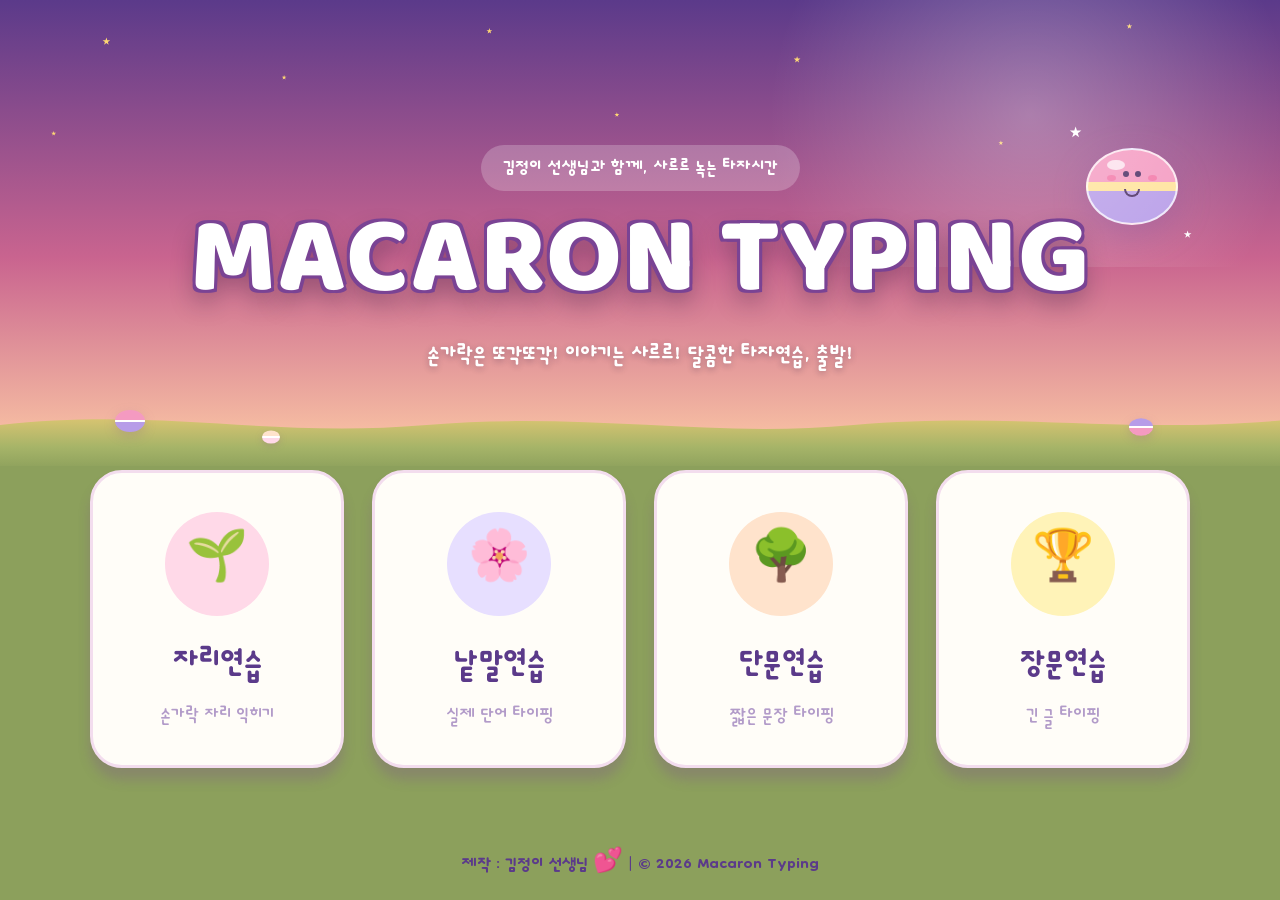
==== index.html @ 733f645c "Add files via upload" ====
<!DOCTYPE html>
<html lang="ko">
<head>
<meta charset="UTF-8">
<title>마카롱 타자연습</title>
<link rel="preconnect" href="https://fonts.googleapis.com">
<link rel="preconnect" href="https://fonts.gstatic.com" crossorigin>
<link href="https://fonts.googleapis.com/css2?family=Baloo+2:wght@700;800&family=Dongle:wght@400;700&display=swap" rel="stylesheet">
<style>
  :root {
    /* 노을(sunset) 팔레트 - 기존 보라색 브랜드감 유지 */
    --color-sky-top: #5B3A8A;
    --color-sky-mid: #C9648F;
    --color-sky-horizon: #FFCFA6;
    --color-ground-top: #D6C371;
    --color-ground: #8CA05C;
    --color-cloud: #FFFFFF;
    --color-star: #FFD873;
    --color-star-shine: #FFF3CE;
    --color-accent: #C9648F;
    --color-accent-deep: #7A4394;
    --color-surface: #FFFDF8;
    --color-text-on-sky: #FFFFFF;
    --color-text-on-surface: #5B3A8A;
    --color-text-muted: #B29BC9;
    --color-border: #F3DDEE;
    --color-shadow: rgba(122, 67, 148, 0.25);
    --macaron-1: #F49AC1;
    --macaron-2: #B79CE8;
    --macaron-cream: #FFE39B;
    --badge-position: #FFD9E8;
    --badge-position-deep: #D1568F;
    --badge-word: #E7DFFF;
    --badge-word-deep: #8A6BEA;
    --badge-sentence: #FFE3CC;
    --badge-sentence-deep: #E0904A;
    --badge-long: #FFF3B8;
    --badge-long-deep: #D9A82E;
  }

  * { box-sizing: border-box; }
  html, body { height: 100%; }

  body {
    margin: 0;
    background: var(--color-sky-horizon);
    font-family: 'Dongle', sans-serif;
    color: var(--color-text-on-surface);
    overflow: hidden;
  }

  .page {
    display: flex;
    flex-direction: column;
    height: 100vh;
    height: 100dvh;
    overflow: hidden;
  }

  /* ---------- HERO ---------- */
  .hero {
    position: relative;
    flex: 0 0 52vh;
    height: 52vh;
    display: flex;
    flex-direction: column;
    justify-content: center;
    overflow: hidden;
  }

  .sky {
    position: absolute;
    inset: 0;
    background: linear-gradient(180deg, var(--color-sky-top) 0%, var(--color-sky-mid) 55%, var(--color-sky-horizon) 100%);
  }
  .sky::after {
    content: "";
    position: absolute;
    top: -8%;
    right: -8%;
    width: 55%;
    height: 65%;
    background: radial-gradient(circle, rgba(255,255,255,0.28) 0%, rgba(255,255,255,0) 68%);
    pointer-events: none;
  }

  .star {
    position: absolute;
    width: var(--size, 6px);
    height: var(--size, 6px);
    background: var(--color-star);
    clip-path: polygon(50% 0%, 61% 35%, 98% 35%, 68% 57%, 79% 91%, 50% 70%, 21% 91%, 32% 57%, 2% 35%, 39% 35%);
    animation: twinkle var(--dur, 3s) ease-in-out infinite;
    animation-delay: var(--delay, 0s);
  }

  .cloud {
    position: absolute;
    background: var(--color-cloud);
    border-radius: 999px;
    opacity: 0.9;
    filter: drop-shadow(0 6px 8px rgba(122, 67, 148, 0.15));
  }
  .cloud::before, .cloud::after {
    content: "";
    position: absolute;
    background: var(--color-cloud);
    border-radius: 999px;
  }
  .cloud-1 { top: 12%; left: -12%; width: 130px; height: 42px; animation: drift 70s linear infinite; }
  .cloud-1::before { width: 64px; height: 64px; top: -30px; left: 16px; }
  .cloud-1::after { width: 48px; height: 48px; top: -18px; left: 70px; }
  .cloud-2 { top: 22%; left: -12%; width: 96px; height: 34px; animation: drift 95s linear infinite; animation-delay: -30s; }
  .cloud-2::before { width: 48px; height: 48px; top: -20px; left: 10px; }
  .cloud-2::after { width: 38px; height: 38px; top: -14px; left: 50px; }
  .cloud-3 { top: 5%; left: -12%; width: 74px; height: 28px; animation: drift 60s linear infinite; animation-delay: -15s; }
  .cloud-3::before { width: 36px; height: 36px; top: -16px; left: 8px; }
  .cloud-3::after { width: 30px; height: 30px; top: -10px; left: 38px; }

  /* 마카롱 마스코트 (별 자리에 대체) */
  .mascot {
    position: absolute;
    top: 30%;
    right: 8%;
    width: 92px;
    height: 92px;
    animation: mascotBob 4.5s ease-in-out infinite;
  }
  .mascot-body {
    width: 100%;
    height: 84%;
    margin-top: 8%;
    background: linear-gradient(180deg, var(--macaron-1) 0%, var(--macaron-1) 44%, var(--macaron-cream) 44%, var(--macaron-cream) 56%, var(--macaron-2) 56%, var(--macaron-2) 100%);
    border-radius: 50%;
    border: 2.5px solid rgba(255,255,255,0.75);
    position: relative;
    filter: drop-shadow(0 10px 16px rgba(122, 67, 148, 0.35));
  }
  .mascot-shine { position: absolute; top: 14%; left: 22%; width: 20%; height: 14%; background: #fff; border-radius: 50%; opacity: 0.7; }
  .mascot-face { position: absolute; top: 46%; left: 50%; transform: translate(-50%, -50%); width: 38px; height: 24px; }
  .mascot-cheek { position: absolute; top: 4px; width: 9px; height: 6px; background: #F2568F; border-radius: 50%; opacity: 0.5; }
  .mascot-cheek.left { left: -6px; }
  .mascot-cheek.right { right: -6px; }
  .mascot-eye { position: absolute; top: 0; width: 6px; height: 6px; border-radius: 50%; background: #4A2E63; }
  .mascot-eye.left { left: 10px; }
  .mascot-eye.right { right: 10px; }
  .mascot-smile { position: absolute; bottom: -2px; left: 50%; transform: translateX(-50%); width: 16px; height: 8px; border: 2.5px solid #4A2E63; border-top: none; border-radius: 0 0 14px 14px; }
  .sparkle { position: absolute; background: #FFFFFF; clip-path: polygon(50% 0%, 61% 35%, 98% 35%, 68% 57%, 79% 91%, 50% 70%, 21% 91%, 32% 57%, 2% 35%, 39% 35%); animation: twinkle 2.2s ease-in-out infinite; }
  .mascot .sparkle.s1 { width: 12px; height: 12px; top: -14px; left: -16px; animation-delay: 0.3s; }
  .mascot .sparkle.s2 { width: 8px; height: 8px; bottom: -6px; right: -14px; animation-delay: 1s; }

  .hills { position: absolute; left: 0; right: 0; bottom: -2px; z-index: 2; line-height: 0; }
  .hill { display: block; width: 100%; height: 11vh; }
  .hill-near { fill: url(#hillGradient); }

  /* 나무 대신 작은 마카롱 장식 */
  .macaron-deco {
    position: absolute;
    z-index: 2;
    width: 30px;
    height: 22px;
    border-radius: 50%;
    filter: drop-shadow(0 4px 6px rgba(122,67,148,.18));
  }

  .hero-content {
    position: relative;
    z-index: 3;
    text-align: center;
    padding: 0 24px;
    max-width: 90vw;
    margin: 6vh auto 0;
  }
  .eyebrow {
    font-family: 'Dongle', sans-serif;
    font-weight: 700;
    font-size: clamp(17px, 3.2vh, 25px);
    color: var(--color-text-on-sky);
    background: rgba(255,255,255,0.22);
    display: inline-block;
    padding: 5px 22px;
    border-radius: 999px;
    margin: 0 0 12px;
  }
  h1 {
    font-family: 'Baloo 2', 'Dongle', sans-serif;
    font-weight: 800;
    font-size: clamp(44px, 12vh, 128px);
    color: #FFFFFF;
    margin: 0 0 16px;
    text-wrap: balance;
    letter-spacing: 1px;
    line-height: 1.05;
    text-shadow:
      -3px -3px 0 var(--color-accent-deep),
       3px -3px 0 var(--color-accent-deep),
      -3px  3px 0 var(--color-accent-deep),
       3px  3px 0 var(--color-accent-deep),
       0 12px 24px rgba(31, 22, 55, 0.35);
  }
  .tagline {
    font-family: 'Dongle', sans-serif;
    font-weight: 700;
    font-size: clamp(19px, 3.6vh, 30px);
    color: var(--color-text-on-sky);
    margin: 0;
    text-shadow: 0 2px 6px rgba(31, 22, 55, 0.3);
  }

  /* ---------- QUESTS ---------- */
  .quests {
    background: var(--color-ground);
    padding: 0.4vh 24px;
    margin-top: -2px;
    position: relative;
    z-index: 3;
    display: flex;
    align-items: flex-start;
    justify-content: center;
    flex: 1 1 auto;
    min-height: 0;
    overflow-y: auto;
  }
  .quest-grid {
    width: 100%;
    max-width: 1100px;
    display: grid;
    grid-template-columns: repeat(auto-fit, minmax(200px, 1fr));
    gap: clamp(10px, 2.2vh, 28px) clamp(14px, 2.2vw, 28px);
  }
  .quest-card {
    position: relative;
    z-index: 1;
    background: var(--color-surface);
    border: 3px solid var(--color-border);
    border-radius: 32px;
    padding: clamp(18px, 4.4vh, 44px) 16px clamp(16px, 3.4vh, 36px);
    display: flex;
    flex-direction: column;
    align-items: center;
    text-align: center;
    box-shadow: 0 12px 12px var(--color-shadow);
    transform: translateY(0);
    transition: transform 0.25s ease, box-shadow 0.25s ease, border-color 0.25s ease, background-color 0.25s ease;
    cursor: pointer;
    text-decoration: none;
  }
  .quest-card:hover, .quest-card:focus-visible {
    z-index: 20;
    transform: translateY(-4px);
    background: var(--badge);
    box-shadow: 0 18px 18px var(--color-shadow);
    border-color: var(--badge-deep);
    outline: none;
  }
  .quest-badge {
    width: clamp(54px, 11.5vh, 104px);
    height: clamp(54px, 11.5vh, 104px);
    border-radius: 50%;
    background: var(--badge);
    display: flex;
    align-items: center;
    justify-content: center;
    font-size: clamp(28px, 5.6vh, 50px);
    margin-bottom: clamp(8px, 1.8vh, 20px);
    transition: background-color 0.25s ease;
  }
  .quest-card:hover .quest-badge, .quest-card:focus-visible .quest-badge {
    background: #FFFFFF;
  }
  .quest-card h2 {
    font-family: 'Dongle', sans-serif;
    font-weight: 700;
    font-size: clamp(25px, 5.4vh, 44px);
    color: var(--color-text-on-surface);
    margin: 0 0 2px;
    transition: color 0.25s ease;
  }
  .quest-card p {
    font-family: 'Dongle', sans-serif;
    font-size: clamp(17px, 3.6vh, 26px);
    color: var(--color-text-muted);
    margin: 0;
    transition: color 0.25s ease;
  }
  .quest-card:hover h2, .quest-card:focus-visible h2 {
    color: var(--color-text-on-surface);
  }
  .quest-card:hover p, .quest-card:focus-visible p {
    color: var(--color-text-on-surface);
    opacity: 0.75;
  }

  footer {
    background: var(--color-ground);
    text-align: center;
    flex: 0 0 auto;
    padding: clamp(8px, 1.4vh, 14px) 24px clamp(10px, 2vh, 22px);
    font-family: 'Dongle', sans-serif;
    font-weight: 700;
    font-size: clamp(17px, 2.8vh, 24px);
    color: var(--color-text-on-surface);
  }

  @keyframes twinkle {
    0%, 100% { opacity: 0.25; transform: scale(0.8); }
    50% { opacity: 1; transform: scale(1.15); }
  }
  @keyframes drift {
    from { transform: translateX(0); }
    to { transform: translateX(140vw); }
  }
  @keyframes mascotBob {
    0%, 100% { transform: translateY(0) rotate(-4deg); }
    50% { transform: translateY(-12px) rotate(4deg); }
  }
  @media (prefers-reduced-motion: reduce) {
    .star, .cloud, .mascot, .sparkle { animation: none !important; }
  }

  @media (max-width: 640px) {
    .macaron-deco { display: none; }
    .mascot { top: 22%; right: 8%; width: 66px; height: 66px; }
  }
</style>
</head>
<body>
<div class="page">
  <section class="hero">
    <div class="sky">
      <span class="star" style="top:8%; left:8%; --size:8px; --dur:3.2s; --delay:0s;"></span>
      <span class="star" style="top:16%; left:22%; --size:5px; --dur:2.6s; --delay:0.6s;"></span>
      <span class="star" style="top:6%; left:38%; --size:6px; --dur:3.6s; --delay:1.1s;"></span>
      <span class="star" style="top:24%; left:48%; --size:5px; --dur:2.8s; --delay:0.3s;"></span>
      <span class="star" style="top:12%; left:62%; --size:7px; --dur:3.1s; --delay:0.9s;"></span>
      <span class="star" style="top:30%; left:78%; --size:5px; --dur:2.4s; --delay:1.4s;"></span>
      <span class="star" style="top:5%; left:88%; --size:6px; --dur:3.4s; --delay:0.2s;"></span>
      <span class="star" style="top:28%; left:4%; --size:5px; --dur:2.9s; --delay:1.6s;"></span>
      <div class="cloud cloud-1"></div>
      <div class="cloud cloud-2"></div>
      <div class="cloud cloud-3"></div>
      <div class="mascot" aria-hidden="true">
        <span class="sparkle s1"></span>
        <span class="sparkle s2"></span>
        <div class="mascot-body">
          <div class="mascot-shine"></div>
          <div class="mascot-face">
            <span class="mascot-cheek left"></span>
            <span class="mascot-cheek right"></span>
            <span class="mascot-eye left"></span>
            <span class="mascot-eye right"></span>
            <span class="mascot-smile"></span>
          </div>
        </div>
      </div>
    </div>

    <div class="hills">
      <svg class="hill hill-near" viewBox="0 0 1440 220" preserveAspectRatio="none">
        <defs>
          <linearGradient id="hillGradient" x1="0" y1="0" x2="0" y2="1">
            <stop offset="0%" stop-color="#D6C371"></stop>
            <stop offset="55%" stop-color="#A6B468"></stop>
            <stop offset="100%" stop-color="#8CA05C"></stop>
          </linearGradient>
        </defs>
        <path d="M0,120 C180,80 300,150 480,120 C660,90 800,150 960,120 C1140,90 1260,140 1440,110 L1440,220 L0,220 Z"></path>
      </svg>
    </div>

    <div class="macaron-deco" style="left:9%; bottom:36px; background:linear-gradient(180deg,var(--macaron-1) 46%, #fff 46%, #fff 54%, var(--macaron-2) 54%);"></div>
    <div class="macaron-deco" style="left:88%; bottom:30px; transform:scale(0.8); background:linear-gradient(180deg,var(--macaron-2) 46%, #fff 46%, #fff 54%, var(--macaron-1) 54%);"></div>
    <div class="macaron-deco" style="left:20%; bottom:20px; transform:scale(0.6); background:linear-gradient(180deg,#FFE3CC 46%, #fff 46%, #fff 54%, #FFD9E8 54%);"></div>

    <div class="hero-content">
      <p class="eyebrow">김정이 선생님과 함께, 사르르 녹는 타자시간</p>
      <h1>MACARON TYPING</h1>
      <p class="tagline">손가락은 또각또각! 이야기는 사르르! 달콤한 타자연습, 출발!</p>
    </div>
  </section>

  <section class="quests">
    <div class="quest-grid">
      <a href="position.html" class="quest-card" style="--badge: var(--badge-position); --badge-deep: var(--badge-position-deep)">
        <div class="quest-badge">🌱</div>
        <h2>자리연습</h2>
        <p>손가락 자리 익히기</p>
      </a>
      <a href="word.html" class="quest-card" style="--badge: var(--badge-word); --badge-deep: var(--badge-word-deep)">
        <div class="quest-badge">🌸</div>
        <h2>낱말연습</h2>
        <p>실제 단어 타이핑</p>
      </a>
      <a href="sentence.html" class="quest-card" style="--badge: var(--badge-sentence); --badge-deep: var(--badge-sentence-deep)">
        <div class="quest-badge">🌳</div>
        <h2>단문연습</h2>
        <p>짧은 문장 타이핑</p>
      </a>
      <a href="long.html" class="quest-card" style="--badge: var(--badge-long); --badge-deep: var(--badge-long-deep)">
        <div class="quest-badge">🏆</div>
        <h2>장문연습</h2>
        <p>긴 글 타이핑</p>
      </a>
    </div>
  </section>

  <footer>제작 : 김정이 선생님 💕 | © 2026 Macaron Typing</footer>
</div>
</body>
</html>
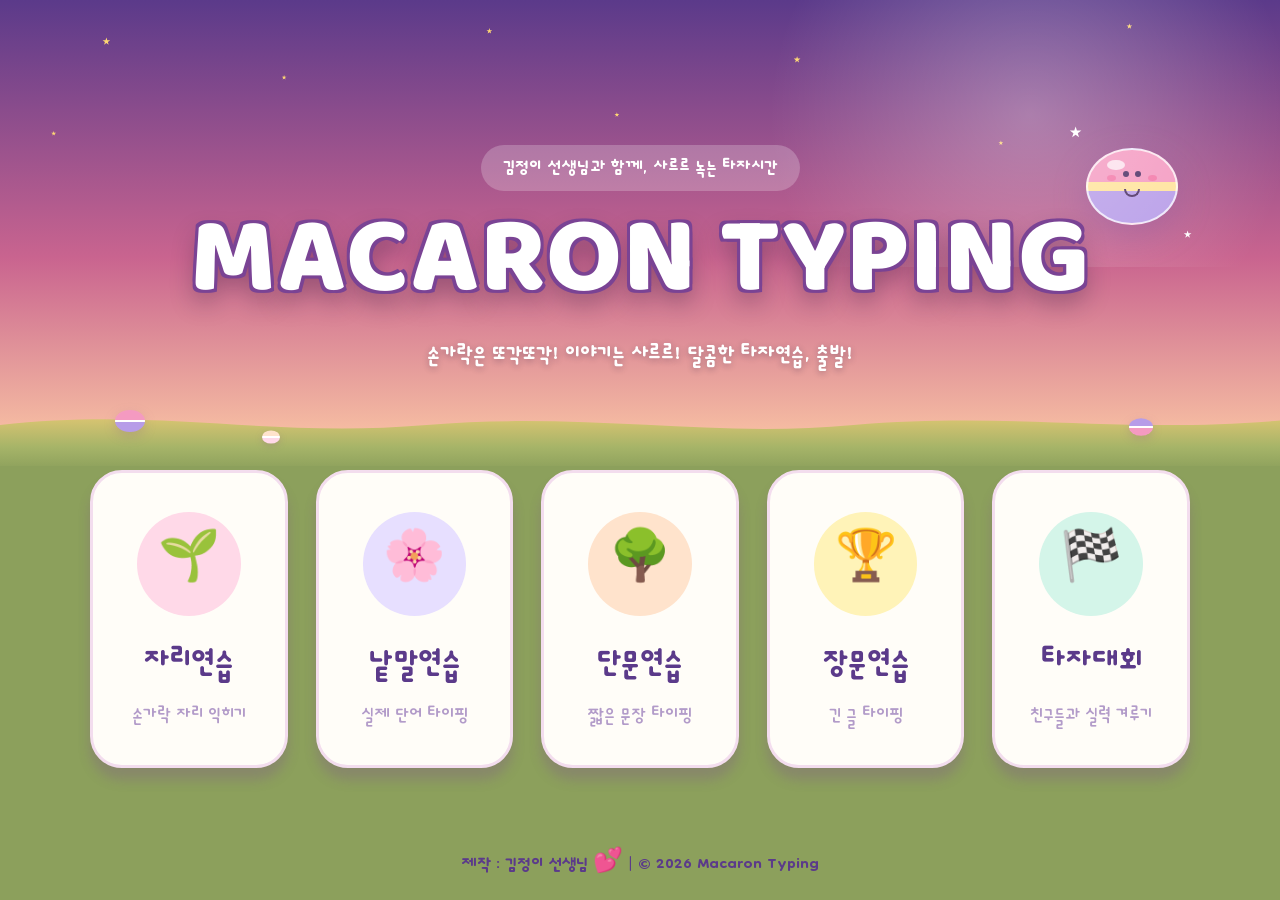
==== commit ca15e4df: "타자대회 페이지 추가 (Firebase 순위표) 및 메인 화면 카드 Co-Authored-By: Claude Opus 5.5 <noreply@anthropic.com>" ====
--- a/index.html
+++ b/index.html
@@ -36,6 +36,8 @@
     --badge-sentence-deep: #E0904A;
     --badge-long: #FFF3B8;
     --badge-long-deep: #D9A82E;
+    --badge-contest: #D4F5E9;
+    --badge-contest-deep: #2FA67A;
   }
 
   * { box-sizing: border-box; }
@@ -225,7 +227,7 @@
     width: 100%;
     max-width: 1100px;
     display: grid;
-    grid-template-columns: repeat(auto-fit, minmax(200px, 1fr));
+    grid-template-columns: repeat(auto-fit, minmax(190px, 1fr));
     gap: clamp(10px, 2.2vh, 28px) clamp(14px, 2.2vw, 28px);
   }
   .quest-card {
@@ -401,10 +403,68 @@
         <h2>장문연습</h2>
         <p>긴 글 타이핑</p>
       </a>
+      <a href="contest.html" class="quest-card" style="--badge: var(--badge-contest); --badge-deep: var(--badge-contest-deep)">
+        <div class="quest-badge">🏁</div>
+        <h2>타자대회</h2>
+        <p>친구들과 실력 겨루기</p>
+      </a>
     </div>
   </section>
 
   <footer>제작 : 김정이 선생님 💕 | © 2026 Macaron Typing</footer>
 </div>
+
+<script>
+(function(){
+  "use strict";
+
+  // ---- Card click sound: sparkle arpeggio (no external assets) ----
+  var actx = null;
+  function ctx(){
+    actx = actx || new (window.AudioContext || window.webkitAudioContext)();
+    if (actx.state === "suspended") actx.resume();
+    return actx;
+  }
+
+  function playSparkle(){
+    var c = ctx();
+    var t = c.currentTime;
+    var notes = [1567.98, 1975.53, 2637.02];
+    notes.forEach(function(freq, i){
+      var start = t + i * 0.055;
+      var osc = c.createOscillator();
+      var gain = c.createGain();
+      osc.type = "triangle";
+      osc.frequency.value = freq;
+      gain.gain.setValueAtTime(0.0001, start);
+      gain.gain.exponentialRampToValueAtTime(0.12, start + 0.01);
+      gain.gain.exponentialRampToValueAtTime(0.0001, start + 0.22);
+      osc.connect(gain); gain.connect(c.destination);
+      osc.start(start); osc.stop(start + 0.24);
+    });
+  }
+
+  document.querySelectorAll(".quest-card").forEach(function(card){
+    card.addEventListener("click", function(e){
+      e.preventDefault();
+      playSparkle();
+      var href = card.getAttribute("href");
+      setTimeout(function(){ window.location.href = href; }, 180);
+    });
+  });
+})();
+</script>
+    <script>
+        // ⭐️ F12(개발자 도구) 및 관련 단축키 비활성화 - 학생들이 실수로 눌러서 화면이 이상해지는 것 방지용
+        document.addEventListener('keydown', function (e) {
+            if (
+                e.key === 'F12' ||
+                (e.ctrlKey && e.shiftKey && ['I', 'i', 'J', 'j', 'C', 'c'].includes(e.key)) ||
+                (e.ctrlKey && (e.key === 'U' || e.key === 'u'))
+            ) {
+                e.preventDefault();
+            }
+        });
+    </script>
 </body>
 </html>
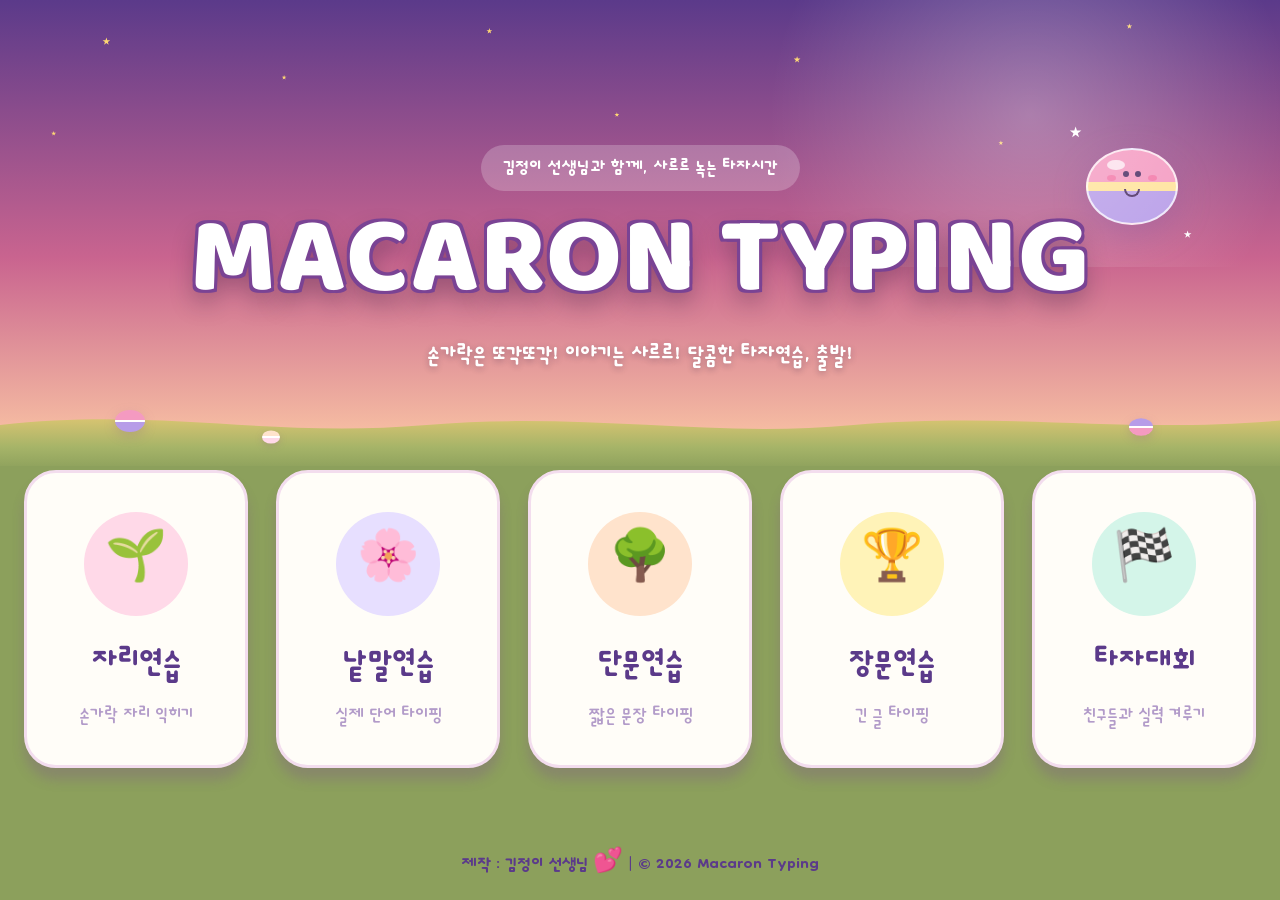
==== commit febd552b: "메인 카드 너비를 코딩 놀이터와 같게 (max-width 1320px, minmax 200px) Co-Authored-By: Claude Opus 5.5 <noreply@anthr" ====
--- a/index.html
+++ b/index.html
@@ -225,9 +225,9 @@
   }
   .quest-grid {
     width: 100%;
-    max-width: 1100px;
+    max-width: 1320px;
     display: grid;
-    grid-template-columns: repeat(auto-fit, minmax(190px, 1fr));
+    grid-template-columns: repeat(auto-fit, minmax(200px, 1fr));
     gap: clamp(10px, 2.2vh, 28px) clamp(14px, 2.2vw, 28px);
   }
   .quest-card {
